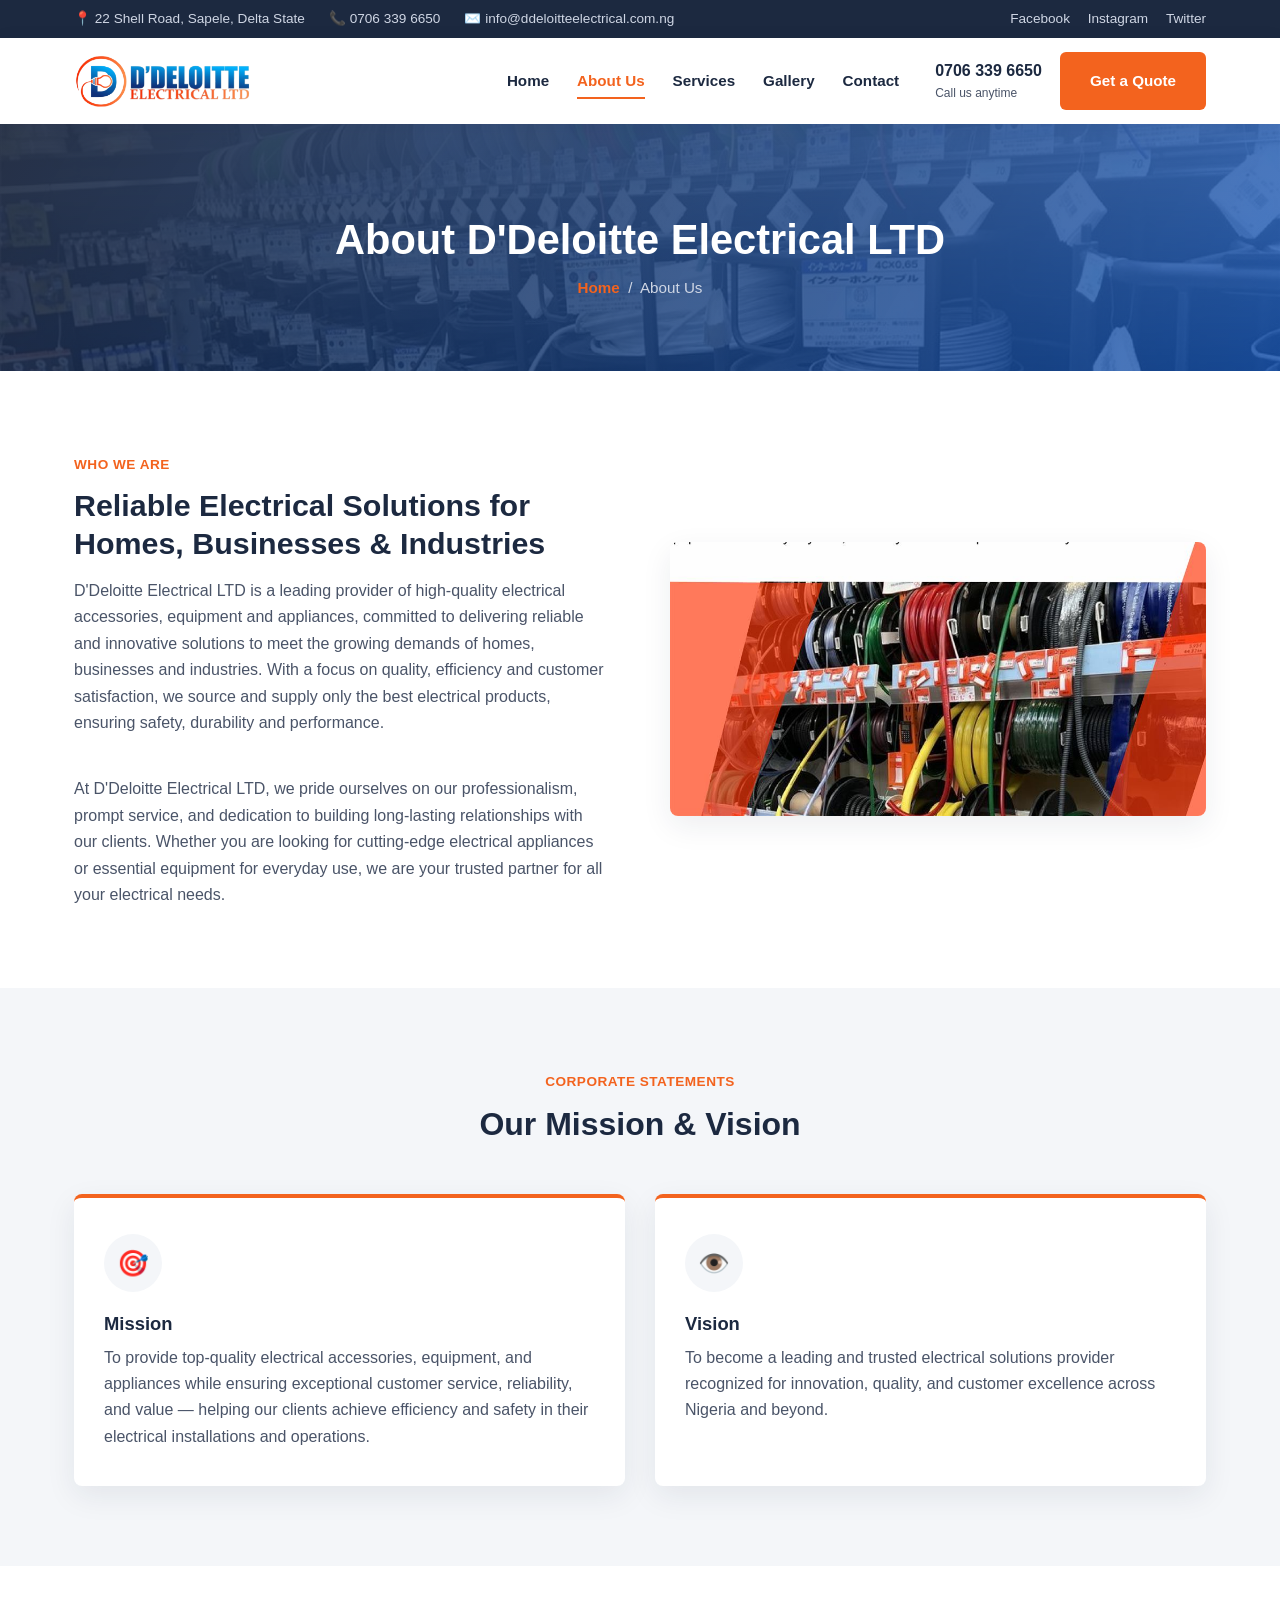
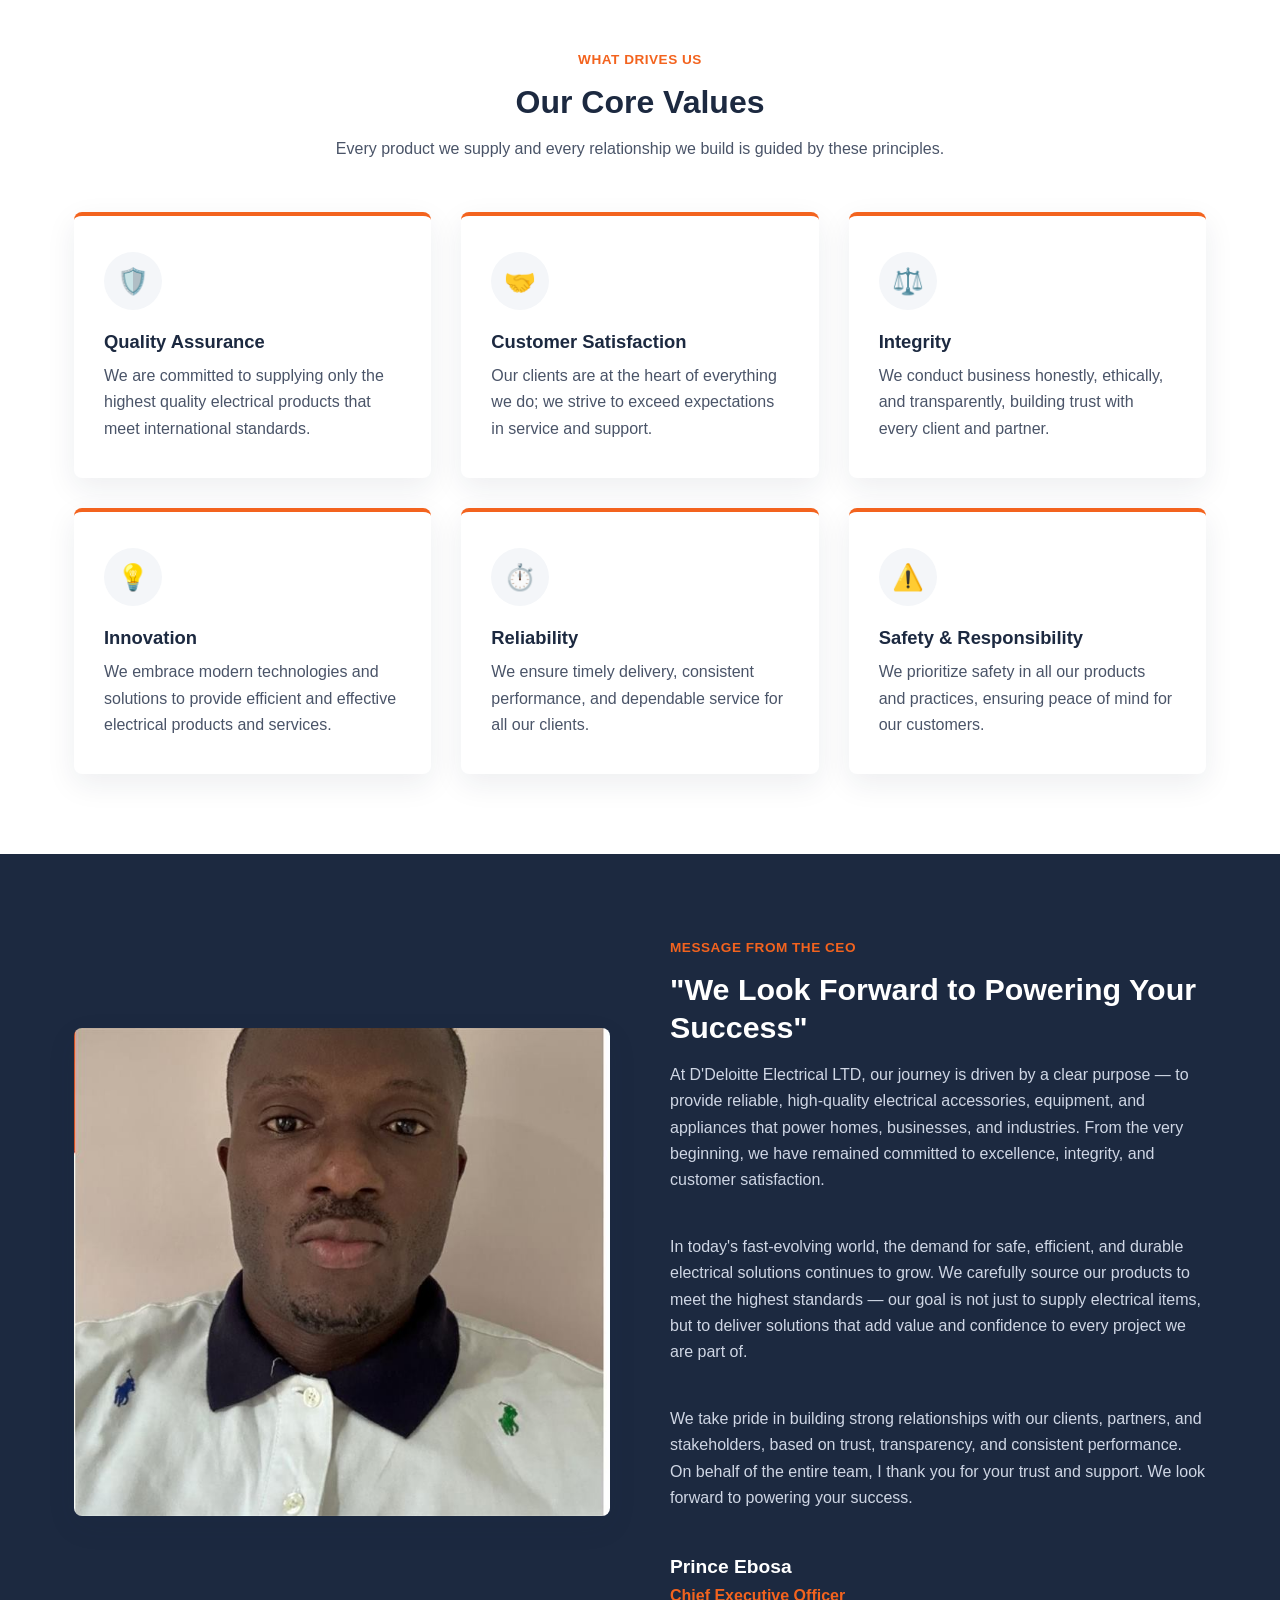
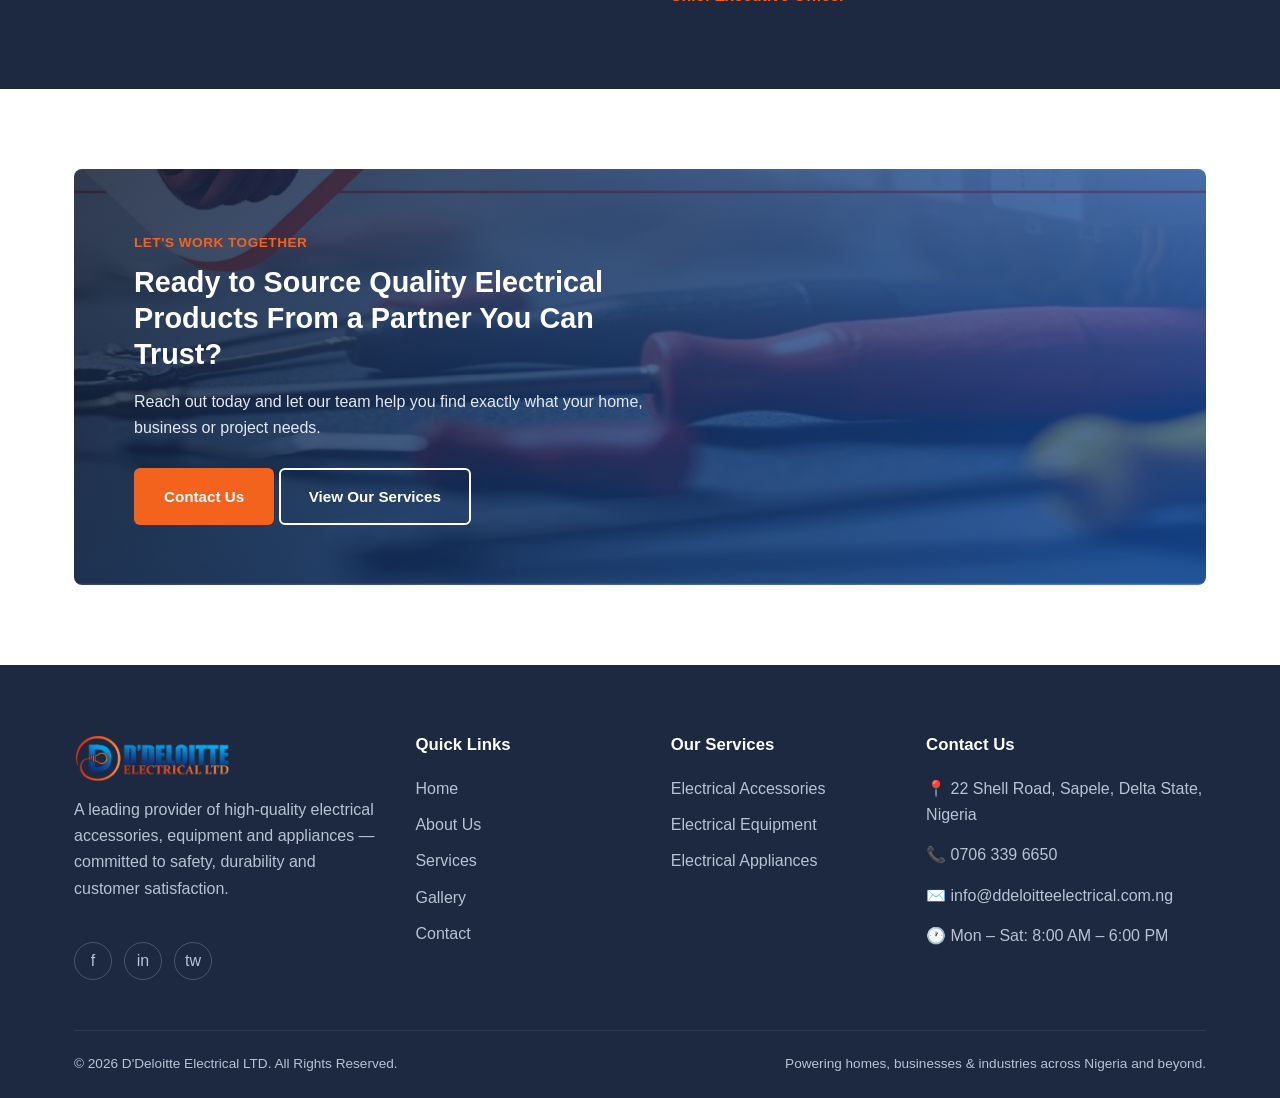
==== about.html @ 759fd37d "Initial commit: D'Deloitte Electrical LTD website Static HTML/CSS/JS site with home, about, services" ====
<!DOCTYPE html>
<html lang="en">
<head>
<meta charset="UTF-8">
<meta name="viewport" content="width=device-width, initial-scale=1.0">
<title>About Us | D'Deloitte Electrical LTD</title>
<meta name="description" content="Learn about D'Deloitte Electrical LTD — our mission, vision, core values and the team behind our high-quality electrical accessories, equipment and appliances.">
<link rel="icon" href="images/logo-square.png" type="image/png">
<link rel="stylesheet" href="css/style.css">
</head>
<body>

<div class="topbar">
  <div class="container">
    <div class="topbar-info">
      <span>📍 22 Shell Road, Sapele, Delta State</span>
      <span>📞 0706 339 6650</span>
      <span>✉️ info@ddeloitteelectrical.com.ng</span>
    </div>
    <div class="topbar-social">
      <a href="#" aria-label="Facebook">Facebook</a>
      <a href="#" aria-label="Instagram">Instagram</a>
      <a href="#" aria-label="Twitter">Twitter</a>
    </div>
  </div>
</div>

<header class="site-header">
  <div class="container">
    <a class="brand" href="index.html">
      <img src="images/logo.png" alt="D'Deloitte Electrical LTD logo">
    </a>
    <nav class="nav">
      <ul class="nav-links">
        <li><a href="index.html">Home</a></li>
        <li><a href="about.html" class="active">About Us</a></li>
        <li><a href="services.html">Services</a></li>
        <li><a href="gallery.html">Gallery</a></li>
        <li><a href="contact.html">Contact</a></li>
      </ul>
      <div class="nav-cta">
        <span class="phone">0706 339 6650<span>Call us anytime</span></span>
        <a href="contact.html" class="btn btn--orange">Get a Quote</a>
      </div>
      <button class="nav-toggle" aria-label="Toggle navigation"><span></span><span></span><span></span></button>
    </nav>
  </div>
</header>

<section class="page-header" style="--hero-img: url('../images/store-aisle-wires.jpg');">
  <div class="container">
    <h1>About D'Deloitte Electrical LTD</h1>
    <p class="crumbs"><a href="index.html">Home</a> &nbsp;/&nbsp; About Us</p>
  </div>
</section>

<!-- About intro -->
<section class="section">
  <div class="container">
    <div class="split">
      <div>
        <span class="eyebrow">Who We Are</span>
        <h2>Reliable Electrical Solutions for Homes, Businesses &amp; Industries</h2>
        <p>D'Deloitte Electrical LTD is a leading provider of high-quality electrical accessories, equipment and appliances, committed to delivering reliable and innovative solutions to meet the growing demands of homes, businesses and industries. With a focus on quality, efficiency and customer satisfaction, we source and supply only the best electrical products, ensuring safety, durability and performance.</p>
        <p class="mt-40">At D'Deloitte Electrical LTD, we pride ourselves on our professionalism, prompt service, and dedication to building long-lasting relationships with our clients. Whether you are looking for cutting-edge electrical appliances or essential equipment for everyday use, we are your trusted partner for all your electrical needs.</p>
      </div>
      <div class="split-media">
        <img src="images/about-cables.jpg" alt="Shelves stocked with electrical cables and wires at D'Deloitte Electrical">
      </div>
    </div>
  </div>
</section>

<!-- Mission & Vision -->
<section class="section section--gray">
  <div class="container">
    <div class="section-head">
      <span class="eyebrow">Corporate Statements</span>
      <h2>Our Mission &amp; Vision</h2>
    </div>
    <div class="grid-2">
      <div class="icon-card">
        <div class="icon">🎯</div>
        <h3>Mission</h3>
        <p>To provide top-quality electrical accessories, equipment, and appliances while ensuring exceptional customer service, reliability, and value — helping our clients achieve efficiency and safety in their electrical installations and operations.</p>
      </div>
      <div class="icon-card">
        <div class="icon">👁️</div>
        <h3>Vision</h3>
        <p>To become a leading and trusted electrical solutions provider recognized for innovation, quality, and customer excellence across Nigeria and beyond.</p>
      </div>
    </div>
  </div>
</section>

<!-- Core Values -->
<section class="section">
  <div class="container">
    <div class="section-head">
      <span class="eyebrow">What Drives Us</span>
      <h2>Our Core Values</h2>
      <p>Every product we supply and every relationship we build is guided by these principles.</p>
    </div>
    <div class="grid-3">
      <div class="icon-card">
        <div class="icon">🛡️</div>
        <h3>Quality Assurance</h3>
        <p>We are committed to supplying only the highest quality electrical products that meet international standards.</p>
      </div>
      <div class="icon-card">
        <div class="icon">🤝</div>
        <h3>Customer Satisfaction</h3>
        <p>Our clients are at the heart of everything we do; we strive to exceed expectations in service and support.</p>
      </div>
      <div class="icon-card">
        <div class="icon">⚖️</div>
        <h3>Integrity</h3>
        <p>We conduct business honestly, ethically, and transparently, building trust with every client and partner.</p>
      </div>
      <div class="icon-card">
        <div class="icon">💡</div>
        <h3>Innovation</h3>
        <p>We embrace modern technologies and solutions to provide efficient and effective electrical products and services.</p>
      </div>
      <div class="icon-card">
        <div class="icon">⏱️</div>
        <h3>Reliability</h3>
        <p>We ensure timely delivery, consistent performance, and dependable service for all our clients.</p>
      </div>
      <div class="icon-card">
        <div class="icon">⚠️</div>
        <h3>Safety &amp; Responsibility</h3>
        <p>We prioritize safety in all our products and practices, ensuring peace of mind for our customers.</p>
      </div>
    </div>
  </div>
</section>

<!-- CEO message -->
<section id="ceo" class="section section--navy">
  <div class="container">
    <div class="split">
      <div class="split-media">
        <img class="bg-photo" src="images/ceo-prince-ebosa.jpg" alt="Prince Ebosa, CEO of D'Deloitte Electrical LTD">
      </div>
      <div>
        <span class="eyebrow">Message From the CEO</span>
        <h2>"We Look Forward to Powering Your Success"</h2>
        <p style="color:#cfd6e4;">At D'Deloitte Electrical LTD, our journey is driven by a clear purpose — to provide reliable, high-quality electrical accessories, equipment, and appliances that power homes, businesses, and industries. From the very beginning, we have remained committed to excellence, integrity, and customer satisfaction.</p>
        <p style="color:#cfd6e4;" class="mt-40">In today's fast-evolving world, the demand for safe, efficient, and durable electrical solutions continues to grow. We carefully source our products to meet the highest standards — our goal is not just to supply electrical items, but to deliver solutions that add value and confidence to every project we are part of.</p>
        <p style="color:#cfd6e4;" class="mt-40">We take pride in building strong relationships with our clients, partners, and stakeholders, based on trust, transparency, and consistent performance. On behalf of the entire team, I thank you for your trust and support. We look forward to powering your success.</p>
        <p class="mt-40" style="color:#fff; font-weight:800; font-size:1.2rem;">Prince Ebosa</p>
        <p style="color:var(--orange); font-weight:700;">Chief Executive Officer</p>
      </div>
    </div>
  </div>
</section>

<!-- CTA -->
<section class="section">
  <div class="container">
    <div class="banner-cta" style="--hero-img: url('../images/tools-closeup.jpg');">
      <span class="eyebrow">Let's Work Together</span>
      <h2>Ready to Source Quality Electrical Products From a Partner You Can Trust?</h2>
      <p>Reach out today and let our team help you find exactly what your home, business or project needs.</p>
      <div class="btn-row">
        <a href="contact.html" class="btn btn--orange">Contact Us</a>
        <a href="services.html" class="btn btn--outline">View Our Services</a>
      </div>
    </div>
  </div>
</section>

<footer class="site-footer">
  <div class="container">
    <div class="footer-grid">
      <div>
        <img class="brand-logo" src="images/logo.png" alt="D'Deloitte Electrical LTD logo">
        <p>A leading provider of high-quality electrical accessories, equipment and appliances — committed to safety, durability and customer satisfaction.</p>
        <div class="socials mt-40">
          <a href="#" aria-label="Facebook">f</a>
          <a href="#" aria-label="Instagram">in</a>
          <a href="#" aria-label="Twitter">tw</a>
        </div>
      </div>
      <div>
        <h4>Quick Links</h4>
        <ul>
          <li><a href="index.html">Home</a></li>
          <li><a href="about.html">About Us</a></li>
          <li><a href="services.html">Services</a></li>
          <li><a href="gallery.html">Gallery</a></li>
          <li><a href="contact.html">Contact</a></li>
        </ul>
      </div>
      <div>
        <h4>Our Services</h4>
        <ul>
          <li><a href="services.html">Electrical Accessories</a></li>
          <li><a href="services.html">Electrical Equipment</a></li>
          <li><a href="services.html">Electrical Appliances</a></li>
        </ul>
      </div>
      <div>
        <h4>Contact Us</h4>
        <address>
          <p>📍 22 Shell Road, Sapele, Delta State, Nigeria</p>
          <p>📞 0706 339 6650</p>
          <p>✉️ info@ddeloitteelectrical.com.ng</p>
          <p>🕐 Mon – Sat: 8:00 AM – 6:00 PM</p>
        </address>
      </div>
    </div>
    <div class="footer-bottom">
      <p>&copy; 2026 D'Deloitte Electrical LTD. All Rights Reserved.</p>
      <p>Powering homes, businesses &amp; industries across Nigeria and beyond.</p>
    </div>
  </div>
</footer>

<script src="js/script.js"></script>
</body>
</html>
---- css/style.css ----
/* ===================== D'Deloitte Electrical LTD — site styles ===================== */

:root {
  --blue: #1958b8;
  --blue-dark: #11407f;
  --orange: #f3631e;
  --orange-dark: #d6491a;
  --navy: #1c2940;
  --gray-bg: #f4f6f9;
  --text: #4a5468;
  --text-dark: #1c2940;
  --radius: 8px;
  --shadow: 0 10px 30px rgba(28, 41, 64, 0.08);
}

* { margin: 0; padding: 0; box-sizing: border-box; }

/* Honeypot field - hidden from real visitors, traps bots */
.hp-field {
  position: absolute;
  left: -9999px;
  width: 1px;
  height: 1px;
  opacity: 0;
}

/* Form submission feedback banner */
.form-alert {
  padding: 14px 20px;
  border-radius: var(--radius);
  font-weight: 700;
  margin-bottom: 20px;
}
.form-alert--success { background: #e3f6e8; color: #1e7d3a; border: 1px solid #b6e6c4; }
.form-alert--error { background: #fdeaea; color: #b3261e; border: 1px solid #f5c2c0; }

html { scroll-behavior: smooth; }

body {
  font-family: 'Segoe UI', Roboto, Helvetica, Arial, sans-serif;
  color: var(--text);
  line-height: 1.65;
  background: #fff;
}

img { max-width: 100%; display: block; }

a { text-decoration: none; color: inherit; }

ul { list-style: none; }

.container {
  max-width: 1180px;
  margin: 0 auto;
  padding: 0 24px;
}

h1, h2, h3, h4 {
  color: var(--text-dark);
  font-weight: 800;
  line-height: 1.25;
}

.section { padding: 80px 0; }
.section--gray { background: var(--gray-bg); }
.section--navy { background: var(--navy); color: #cfd6e4; }
.section--navy h2, .section--navy h3 { color: #fff; }

.eyebrow {
  display: inline-block;
  color: var(--orange);
  font-weight: 700;
  letter-spacing: 0.5px;
  text-transform: uppercase;
  font-size: 0.85rem;
  margin-bottom: 10px;
}

.section-head {
  max-width: 680px;
  margin: 0 auto 50px;
  text-align: center;
}
.section-head h2 { font-size: 2rem; margin-bottom: 14px; }
.section-head p { color: var(--text); }

/* ---------- Buttons ---------- */
.btn {
  display: inline-flex;
  align-items: center;
  gap: 8px;
  padding: 14px 28px;
  border-radius: 6px;
  font-weight: 700;
  font-size: 0.95rem;
  border: 2px solid transparent;
  cursor: pointer;
  transition: all 0.2s ease;
}
.btn--orange { background: var(--orange); color: #fff; }
.btn--orange:hover { background: var(--orange-dark); }
.btn--navy { background: var(--navy); color: #fff; }
.btn--navy:hover { background: #0f1828; }
.btn--outline { background: transparent; border-color: #fff; color: #fff; }
.btn--outline:hover { background: #fff; color: var(--navy); }
.btn--outline-dark { background: transparent; border-color: var(--navy); color: var(--navy); }
.btn--outline-dark:hover { background: var(--navy); color: #fff; }

/* ---------- Header ---------- */
.topbar {
  background: var(--navy);
  color: #cfd6e4;
  font-size: 0.85rem;
}
.topbar .container {
  display: flex;
  justify-content: space-between;
  align-items: center;
  padding-top: 8px;
  padding-bottom: 8px;
  flex-wrap: wrap;
  gap: 8px;
}
.topbar a { color: #cfd6e4; }
.topbar .topbar-info { display: flex; gap: 24px; flex-wrap: wrap; }
.topbar .topbar-info span { display: inline-flex; align-items: center; gap: 6px; }
.topbar .topbar-social a { margin-left: 14px; color: #cfd6e4; }
.topbar .topbar-social a:hover { color: var(--orange); }

.site-header {
  position: sticky;
  top: 0;
  z-index: 100;
  background: #fff;
  box-shadow: 0 2px 16px rgba(28,41,64,0.08);
}
.site-header .container {
  display: flex;
  align-items: center;
  justify-content: space-between;
  padding-top: 14px;
  padding-bottom: 14px;
}
.brand { display: flex; align-items: center; gap: 10px; }
.brand img { height: 52px; width: auto; }

.nav { display: flex; align-items: center; gap: 36px; }
.nav-links { display: flex; gap: 28px; }
.nav-links a {
  font-weight: 600;
  color: var(--text-dark);
  font-size: 0.95rem;
  padding: 6px 0;
  position: relative;
}
.nav-links a.active,
.nav-links a:hover { color: var(--orange); }
.nav-links a.active::after {
  content: "";
  position: absolute;
  left: 0; right: 0; bottom: -4px;
  height: 2px;
  background: var(--orange);
}

.nav-cta { display: flex; align-items: center; gap: 18px; }
.nav-cta .phone { font-weight: 700; color: var(--navy); white-space: nowrap; }
.nav-cta .phone span { display: block; font-size: 0.75rem; font-weight: 500; color: var(--text); }

.nav-toggle {
  display: none;
  flex-direction: column;
  gap: 5px;
  background: none;
  border: none;
  cursor: pointer;
  padding: 6px;
}
.nav-toggle span { width: 26px; height: 3px; background: var(--navy); border-radius: 2px; }

/* ---------- Hero Slider ---------- */
.hero {
  position: relative;
  color: #fff;
  overflow: hidden;
  min-height: 640px;
}
.hero-slide {
  position: absolute;
  inset: 0;
  display: flex;
  align-items: center;
  background: linear-gradient(120deg, rgba(20,32,56,0.5), rgba(25,88,184,0.35)), var(--hero-img) center/cover no-repeat;
  padding: 130px 0 100px;
  opacity: 0;
  visibility: hidden;
  transition: opacity 1s ease, visibility 1s ease;
  z-index: 1;
}
.hero-slide.active {
  position: relative;
  opacity: 1;
  visibility: visible;
  z-index: 2;
}
.hero .eyebrow { color: var(--orange); text-shadow: 0 2px 10px rgba(0,0,0,0.55); }
.hero h1 {
  color: #fff;
  font-size: clamp(1.6rem, 3.2vw, 2.5rem);
  max-width: 720px;
  margin-bottom: 18px;
  text-shadow: 0 2px 12px rgba(0,0,0,0.6);
  min-height: 1.3em;
}
.hero h1 .typed-cursor {
  display: inline-block;
  margin-left: 2px;
  animation: heroCursorBlink 0.8s step-end infinite;
}
@keyframes heroCursorBlink { 50% { opacity: 0; } }
.hero p { max-width: 600px; font-size: 1.05rem; color: #e3e8f2; margin-bottom: 30px; text-shadow: 0 2px 8px rgba(0,0,0,0.55); }
.hero .btn-row { display: flex; gap: 16px; flex-wrap: wrap; }

/* Animate the hero text in on the active slide */
.hero-slide .eyebrow,
.hero-slide p,
.hero-slide .btn-row {
  opacity: 0;
  transform: translateY(32px);
}
@keyframes heroFadeUp {
  to { opacity: 1; transform: translateY(0); }
}
.hero-slide.active .eyebrow   { animation: heroFadeUp 0.7s ease forwards 0.15s; }
.hero-slide.active p          { animation: heroFadeUp 0.7s ease forwards 0.55s; }
.hero-slide.active .btn-row   { animation: heroFadeUp 0.7s ease forwards 0.75s; }

/* Arrows */
.hero-arrow {
  position: absolute;
  top: 50%;
  transform: translateY(-50%);
  z-index: 5;
  width: 46px;
  height: 46px;
  border-radius: 50%;
  border: 1px solid rgba(255,255,255,0.5);
  background: rgba(255,255,255,0.12);
  color: #fff;
  font-size: 1.6rem;
  line-height: 1;
  cursor: pointer;
  display: flex;
  align-items: center;
  justify-content: center;
  transition: background 0.25s ease, border-color 0.25s ease;
}
.hero-arrow:hover { background: var(--orange); border-color: var(--orange); }
.hero-arrow--prev { left: 24px; }
.hero-arrow--next { right: 24px; }

/* Dots */
.hero-dots {
  position: absolute;
  bottom: 26px;
  left: 0;
  right: 0;
  z-index: 5;
  display: flex;
  justify-content: center;
  gap: 12px;
}
.hero-dots button {
  width: 12px;
  height: 12px;
  border-radius: 50%;
  border: 1px solid rgba(255,255,255,0.7);
  background: transparent;
  cursor: pointer;
  padding: 0;
  transition: background 0.25s ease, transform 0.25s ease;
}
.hero-dots button.active {
  background: var(--orange);
  border-color: var(--orange);
  transform: scale(1.2);
}

/* Page header (inner pages) */
.page-header {
  position: relative;
  color: #fff;
  text-align: center;
  padding: 90px 0 70px;
  background: linear-gradient(120deg, rgba(20,32,56,0.88), rgba(25,88,184,0.78)), var(--hero-img) center/cover no-repeat;
}
.page-header h1 { color: #fff; font-size: clamp(1.8rem, 4vw, 2.6rem); margin-bottom: 10px; }
.page-header .crumbs { color: #cfd6e4; font-size: 0.95rem; }
.page-header .crumbs a { color: var(--orange); font-weight: 600; }

/* Request-service bar overlapping hero */
.request-bar {
  background: var(--navy);
  border-radius: var(--radius);
  margin-top: -64px;
  position: relative;
  z-index: 5;
  padding: 30px;
  box-shadow: var(--shadow);
}
.request-bar h3 { color: #fff; font-size: 1.2rem; margin-bottom: 18px; }
.request-bar form {
  display: grid;
  grid-template-columns: repeat(4, 1fr) auto;
  gap: 14px;
}
.request-bar input {
  width: 100%;
  padding: 13px 14px;
  border-radius: 6px;
  border: none;
  font-size: 0.92rem;
  font-family: inherit;
}
.request-bar button { white-space: nowrap; }

/* ---------- About / split sections ---------- */
.split {
  display: grid;
  grid-template-columns: 1fr 1fr;
  gap: 60px;
  align-items: center;
}
.split img { border-radius: var(--radius); box-shadow: var(--shadow); }
.split h2 { font-size: 1.9rem; margin-bottom: 16px; }
.checklist li {
  display: flex;
  align-items: flex-start;
  gap: 10px;
  margin-top: 12px;
  font-weight: 600;
  color: var(--text-dark);
}
.checklist li::before {
  content: "✓";
  display: inline-flex;
  align-items: center;
  justify-content: center;
  width: 22px; height: 22px;
  background: var(--orange);
  color: #fff;
  border-radius: 50%;
  font-size: 0.8rem;
  flex-shrink: 0;
}

/* ---------- Cards ---------- */
.grid-3 {
  display: grid;
  grid-template-columns: repeat(3, 1fr);
  gap: 30px;
}
.grid-2 {
  display: grid;
  grid-template-columns: repeat(2, 1fr);
  gap: 30px;
}

.card {
  background: #fff;
  border-radius: var(--radius);
  box-shadow: var(--shadow);
  overflow: hidden;
  transition: transform 0.25s ease;
}
.card:hover { transform: translateY(-6px); }
.card img { height: 220px; object-fit: cover; width: 100%; }
.card-body { padding: 26px; }
.card-body h3 { font-size: 1.15rem; margin-bottom: 10px; }
.card-body .more { color: var(--orange); font-weight: 700; font-size: 0.9rem; display: inline-block; margin-top: 10px; }

.icon-card {
  background: #fff;
  border-radius: var(--radius);
  box-shadow: var(--shadow);
  padding: 36px 30px;
  text-align: left;
  border-top: 4px solid var(--orange);
}
.icon-card .icon {
  width: 58px; height: 58px;
  border-radius: 50%;
  background: var(--gray-bg);
  display: flex; align-items: center; justify-content: center;
  font-size: 1.6rem;
  color: var(--orange);
  margin-bottom: 20px;
}
.icon-card h3 { font-size: 1.15rem; margin-bottom: 10px; }

/* ---------- Stats ---------- */
.stats {
  display: grid;
  grid-template-columns: repeat(3, 1fr);
  gap: 30px;
  text-align: center;
}
.stats .num { font-size: 2.6rem; font-weight: 800; color: var(--orange); }
.stats .label { color: #cfd6e4; font-weight: 600; }

/* ---------- Testimonial / quote ---------- */
.quote {
  background: #fff;
  border-radius: var(--radius);
  box-shadow: var(--shadow);
  padding: 36px;
  border-left: 5px solid var(--orange);
}
.quote p { font-style: italic; font-size: 1.05rem; color: var(--text-dark); margin-bottom: 14px; }
.quote .who { font-weight: 700; color: var(--orange); }

/* ---------- Emergency callout ---------- */
.callout {
  background: var(--orange);
  color: #fff;
  border-radius: var(--radius);
  padding: 30px;
}
.callout h4 { color: #fff; font-size: 1.2rem; margin-bottom: 10px; }
.callout .num { font-size: 1.4rem; font-weight: 800; margin-top: 8px; display: inline-block; }

/* ---------- Newsletter ---------- */
.newsletter {
  background: var(--orange);
  color: #fff;
  border-radius: var(--radius);
  padding: 34px 40px;
  display: flex;
  align-items: center;
  justify-content: space-between;
  flex-wrap: wrap;
  gap: 22px;
}
.newsletter h3 { color: #fff; font-size: 1.2rem; }
.newsletter form { display: flex; gap: 12px; flex-wrap: wrap; }
.newsletter input {
  padding: 13px 18px;
  border-radius: 6px;
  border: none;
  min-width: 280px;
  font-family: inherit;
}

/* ---------- Footer ---------- */
.site-footer {
  background: var(--navy);
  color: #b9c2d4;
  padding-top: 70px;
}
.footer-grid {
  display: grid;
  grid-template-columns: 1.4fr 1fr 1fr 1.3fr;
  gap: 40px;
  padding-bottom: 50px;
  border-bottom: 1px solid rgba(255,255,255,0.08);
}
.footer-grid h4 { color: #fff; font-size: 1.05rem; margin-bottom: 20px; }
.footer-grid img.brand-logo { height: 46px; margin-bottom: 16px; }
.footer-grid ul li { margin-bottom: 10px; }
.footer-grid ul li a:hover { color: var(--orange); }
.footer-grid address { font-style: normal; }
.footer-grid address p { display: flex; gap: 10px; margin-bottom: 14px; align-items: flex-start; }
.footer-bottom {
  display: flex;
  justify-content: space-between;
  align-items: center;
  padding: 22px 0;
  font-size: 0.85rem;
  flex-wrap: wrap;
  gap: 12px;
}
.socials { display: flex; gap: 12px; }
.socials a {
  width: 38px; height: 38px;
  border-radius: 50%;
  border: 1px solid rgba(255,255,255,0.2);
  display: flex; align-items: center; justify-content: center;
  transition: all 0.2s ease;
}
.socials a:hover { background: var(--orange); border-color: var(--orange); }

/* ---------- Misc ---------- */
.bg-photo {
  border-radius: var(--radius);
  overflow: hidden;
  box-shadow: var(--shadow);
}
.text-center { text-align: center; }
.mt-40 { margin-top: 40px; }
.mb-30 { margin-bottom: 30px; }

.banner-cta {
  background: linear-gradient(120deg, rgba(20,32,56,0.85), rgba(25,88,184,0.7)), var(--hero-img) center/cover no-repeat;
  color: #fff;
  border-radius: var(--radius);
  padding: 60px;
}
.banner-cta h2 { color: #fff; font-size: 1.8rem; max-width: 520px; margin-bottom: 16px; }
.banner-cta p { max-width: 520px; color: #e3e8f2; margin-bottom: 26px; }

/* ---------- Responsive ---------- */
@media (max-width: 980px) {
  .nav-links, .nav-cta .phone { display: none; }
  .nav-toggle { display: flex; }
  .nav-cta .btn--orange { padding: 8px 12px; font-size: 0.7rem; white-space: nowrap; }
  .brand img { height: 40px; }
  .nav.open .nav-links {
    display: flex;
    flex-direction: column;
    position: absolute;
    top: 100%; left: 0; right: 0;
    background: #fff;
    padding: 20px 24px;
    box-shadow: var(--shadow);
    gap: 16px;
  }
  .grid-3, .grid-2, .split, .stats, .footer-grid { grid-template-columns: 1fr; }
  .split { gap: 30px; }
  .split .split-media { order: -1; }
  .request-bar form { grid-template-columns: 1fr; }
  .topbar .topbar-info { display: none; }
}

@media (max-width: 600px) {
  .section { padding: 56px 0; }
  .hero-slide { padding: 40px 0 60px; }
  .newsletter, .banner-cta { padding: 28px; }
}
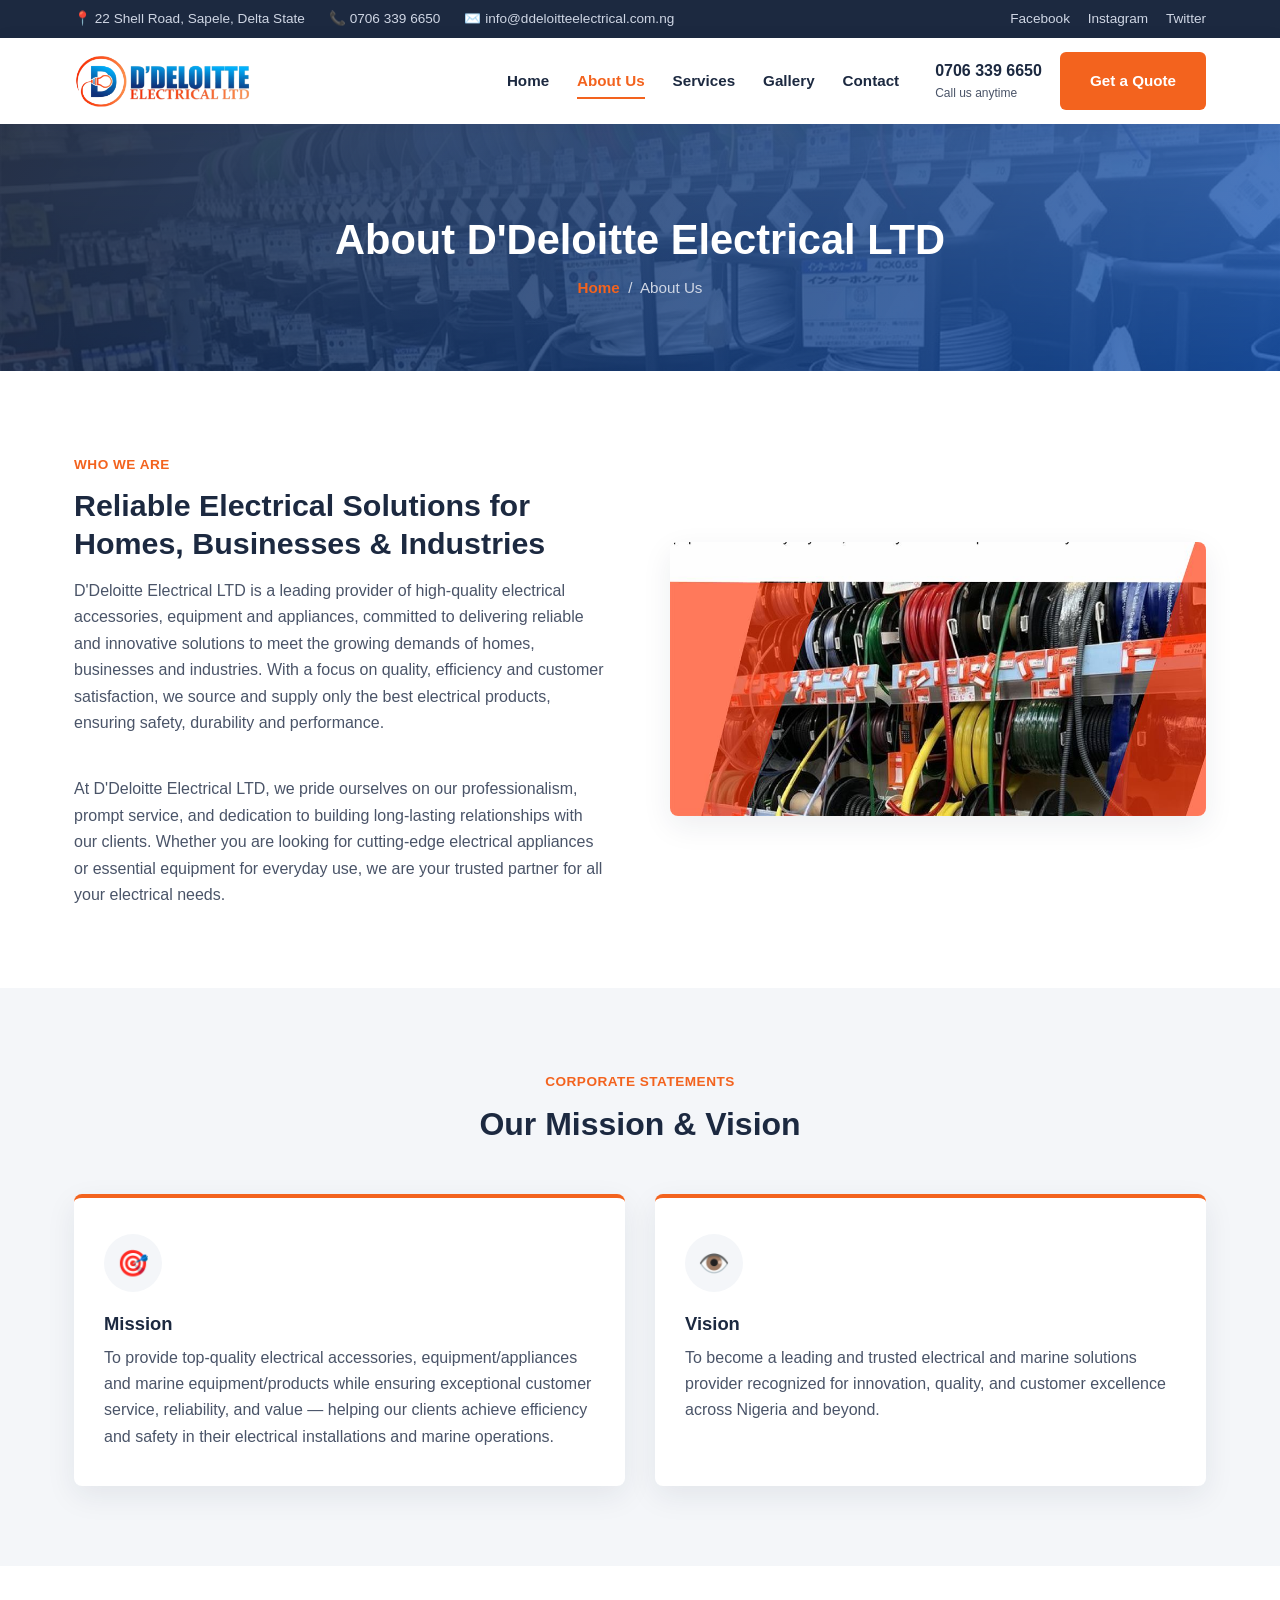
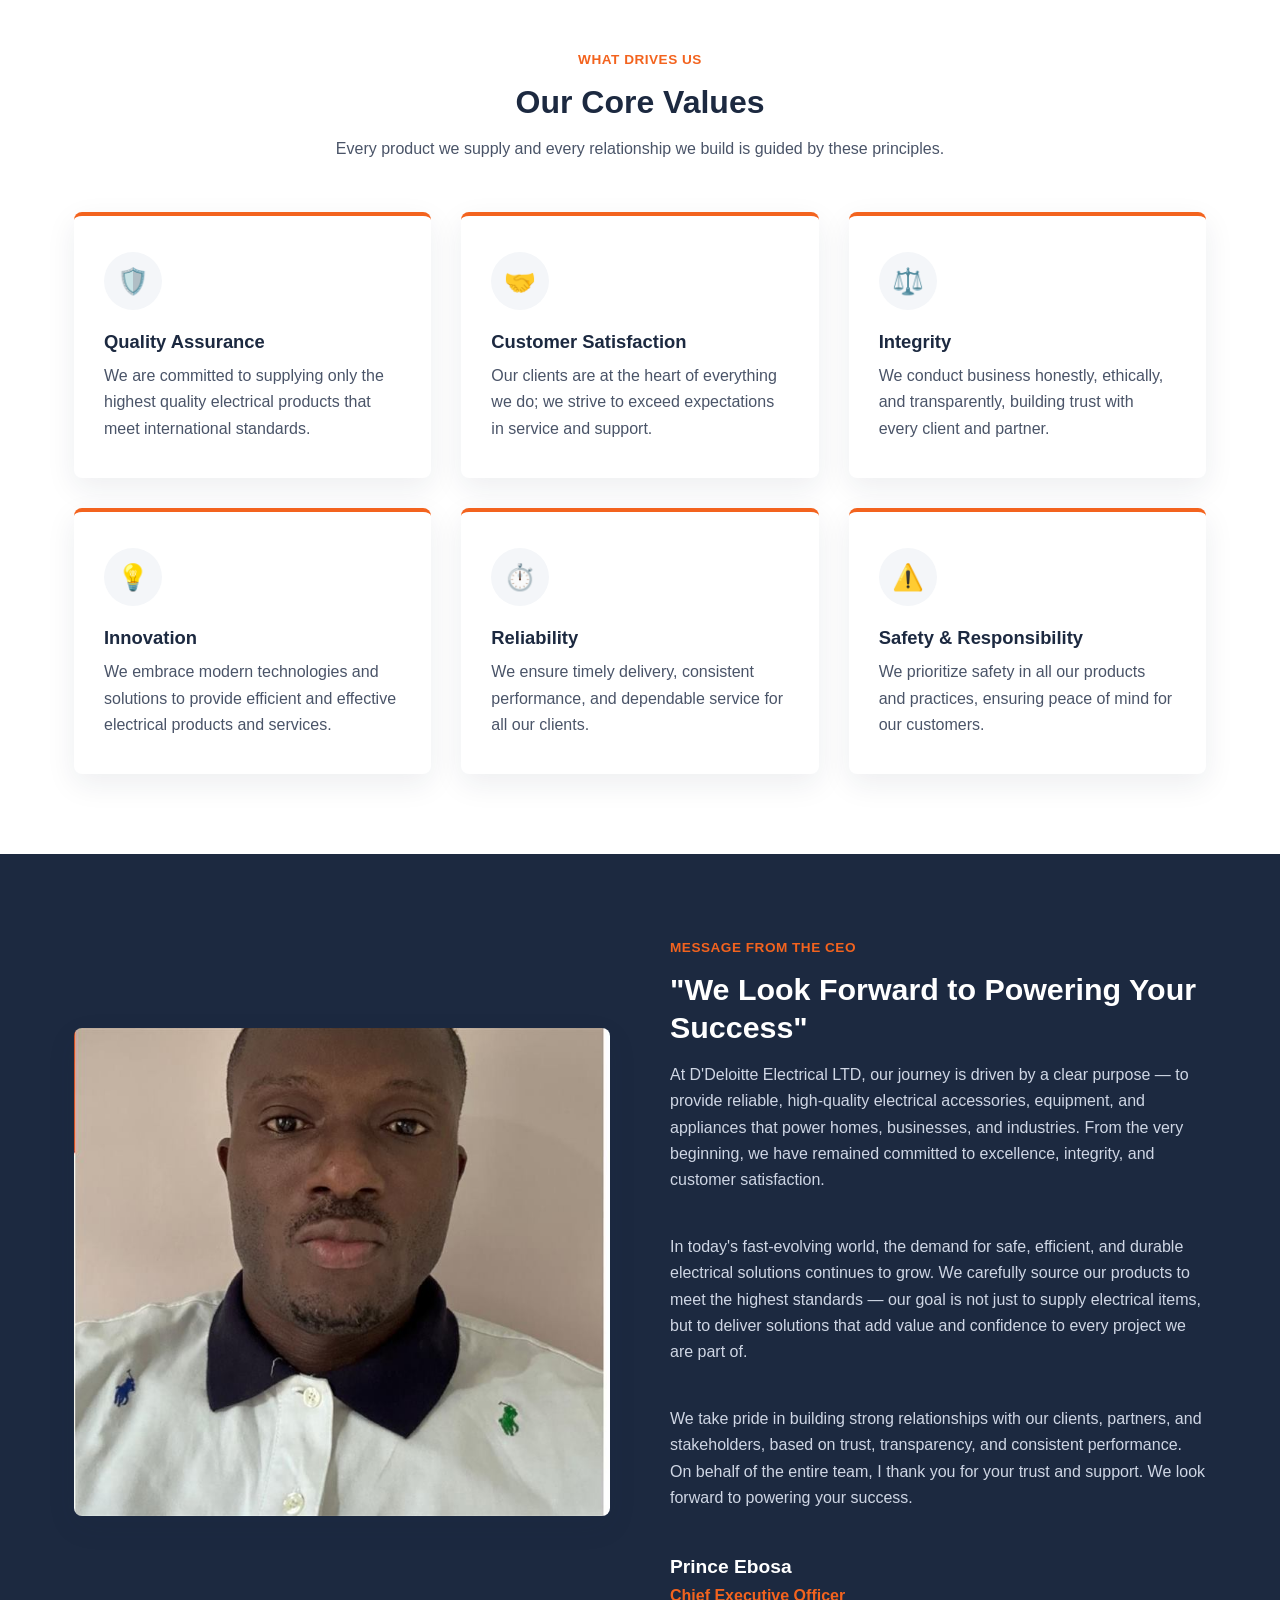
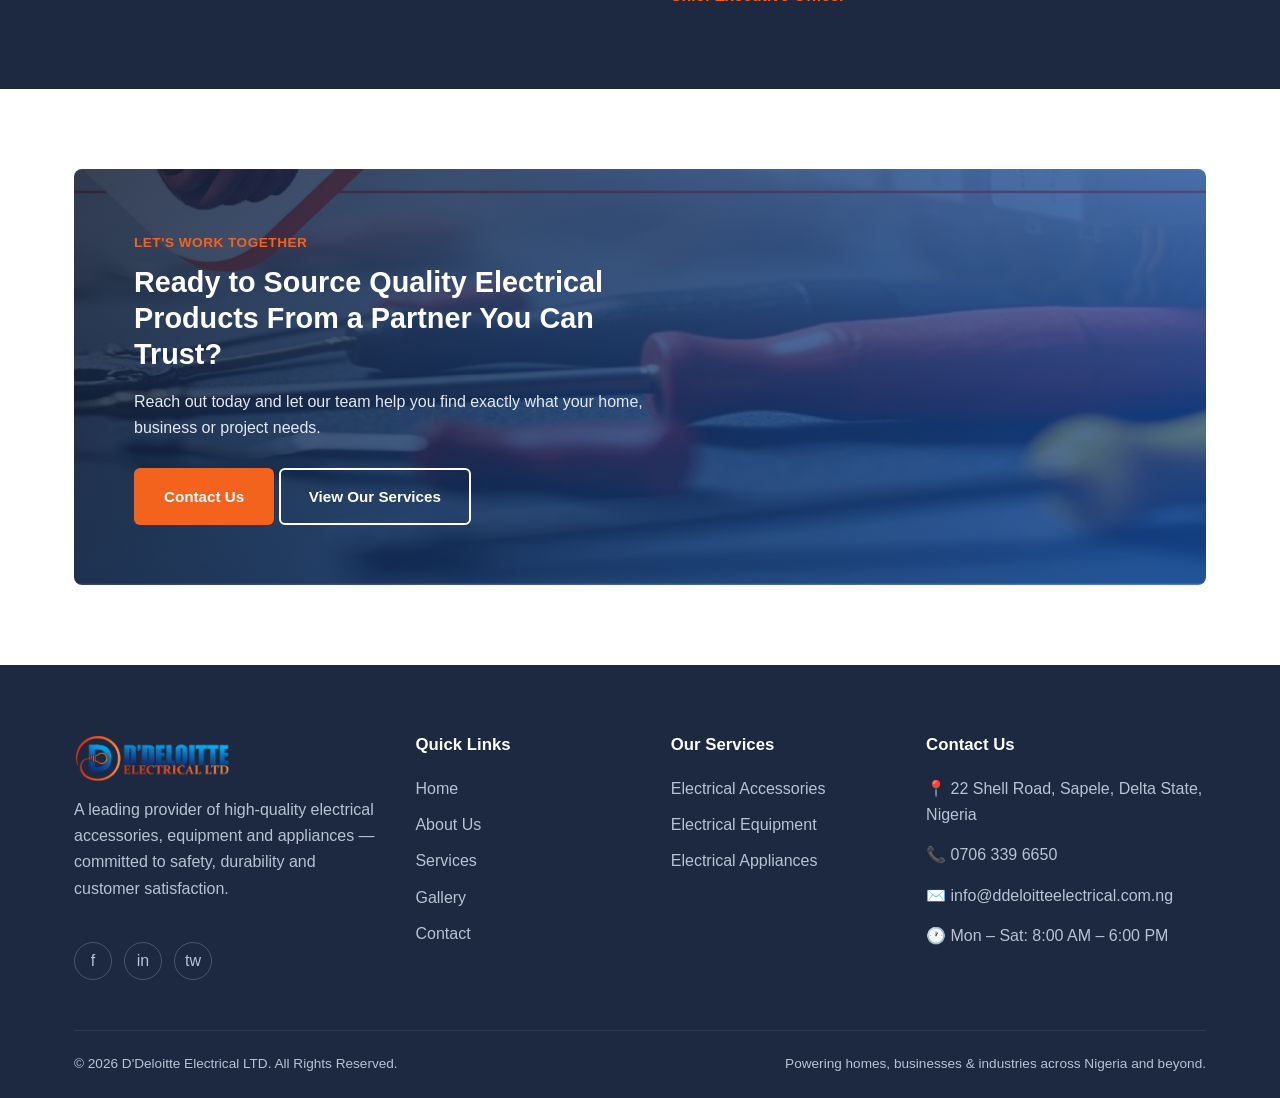
==== commit 96953130: "Weave marine services into About, Services and homepage content - Update Mission & Vision on About p" ====
--- a/about.html
+++ b/about.html
@@ -82,12 +82,12 @@
       <div class="icon-card">
         <div class="icon">🎯</div>
         <h3>Mission</h3>
-        <p>To provide top-quality electrical accessories, equipment, and appliances while ensuring exceptional customer service, reliability, and value — helping our clients achieve efficiency and safety in their electrical installations and operations.</p>
+        <p>To provide top-quality electrical accessories, equipment/appliances and marine equipment/products while ensuring exceptional customer service, reliability, and value — helping our clients achieve efficiency and safety in their electrical installations and marine operations.</p>
       </div>
       <div class="icon-card">
         <div class="icon">👁️</div>
         <h3>Vision</h3>
-        <p>To become a leading and trusted electrical solutions provider recognized for innovation, quality, and customer excellence across Nigeria and beyond.</p>
+        <p>To become a leading and trusted electrical and marine solutions provider recognized for innovation, quality, and customer excellence across Nigeria and beyond.</p>
       </div>
     </div>
   </div>
--- a/css/style.css
+++ b/css/style.css
@@ -333,6 +333,33 @@
 }
 .split img { border-radius: var(--radius); box-shadow: var(--shadow); }
 .split h2 { font-size: 1.9rem; margin-bottom: 16px; }
+
+/* Secondary inset photo overlapping the main split image */
+.split-media--double { position: relative; }
+.split-media--double .sub-photo {
+  position: absolute;
+  bottom: -28px;
+  right: -28px;
+  width: 42%;
+  border: 5px solid #fff;
+  object-fit: cover;
+  aspect-ratio: 1 / 1;
+}
+
+/* Placeholder for sections awaiting a real photo */
+.image-placeholder {
+  min-height: 320px;
+  border-radius: var(--radius);
+  border: 2px dashed #c7cedb;
+  background: var(--gray-bg);
+  display: flex;
+  align-items: center;
+  justify-content: center;
+  text-align: center;
+  color: var(--text);
+  font-weight: 600;
+  padding: 30px;
+}
 .checklist li {
   display: flex;
   align-items: flex-start;
@@ -494,6 +521,12 @@
   border-radius: var(--radius);
   overflow: hidden;
   box-shadow: var(--shadow);
+}
+.home-gallery img {
+  height: 220px;
+  width: 100%;
+  object-fit: cover;
+  background: #fff;
 }
 .text-center { text-align: center; }
 .mt-40 { margin-top: 40px; }
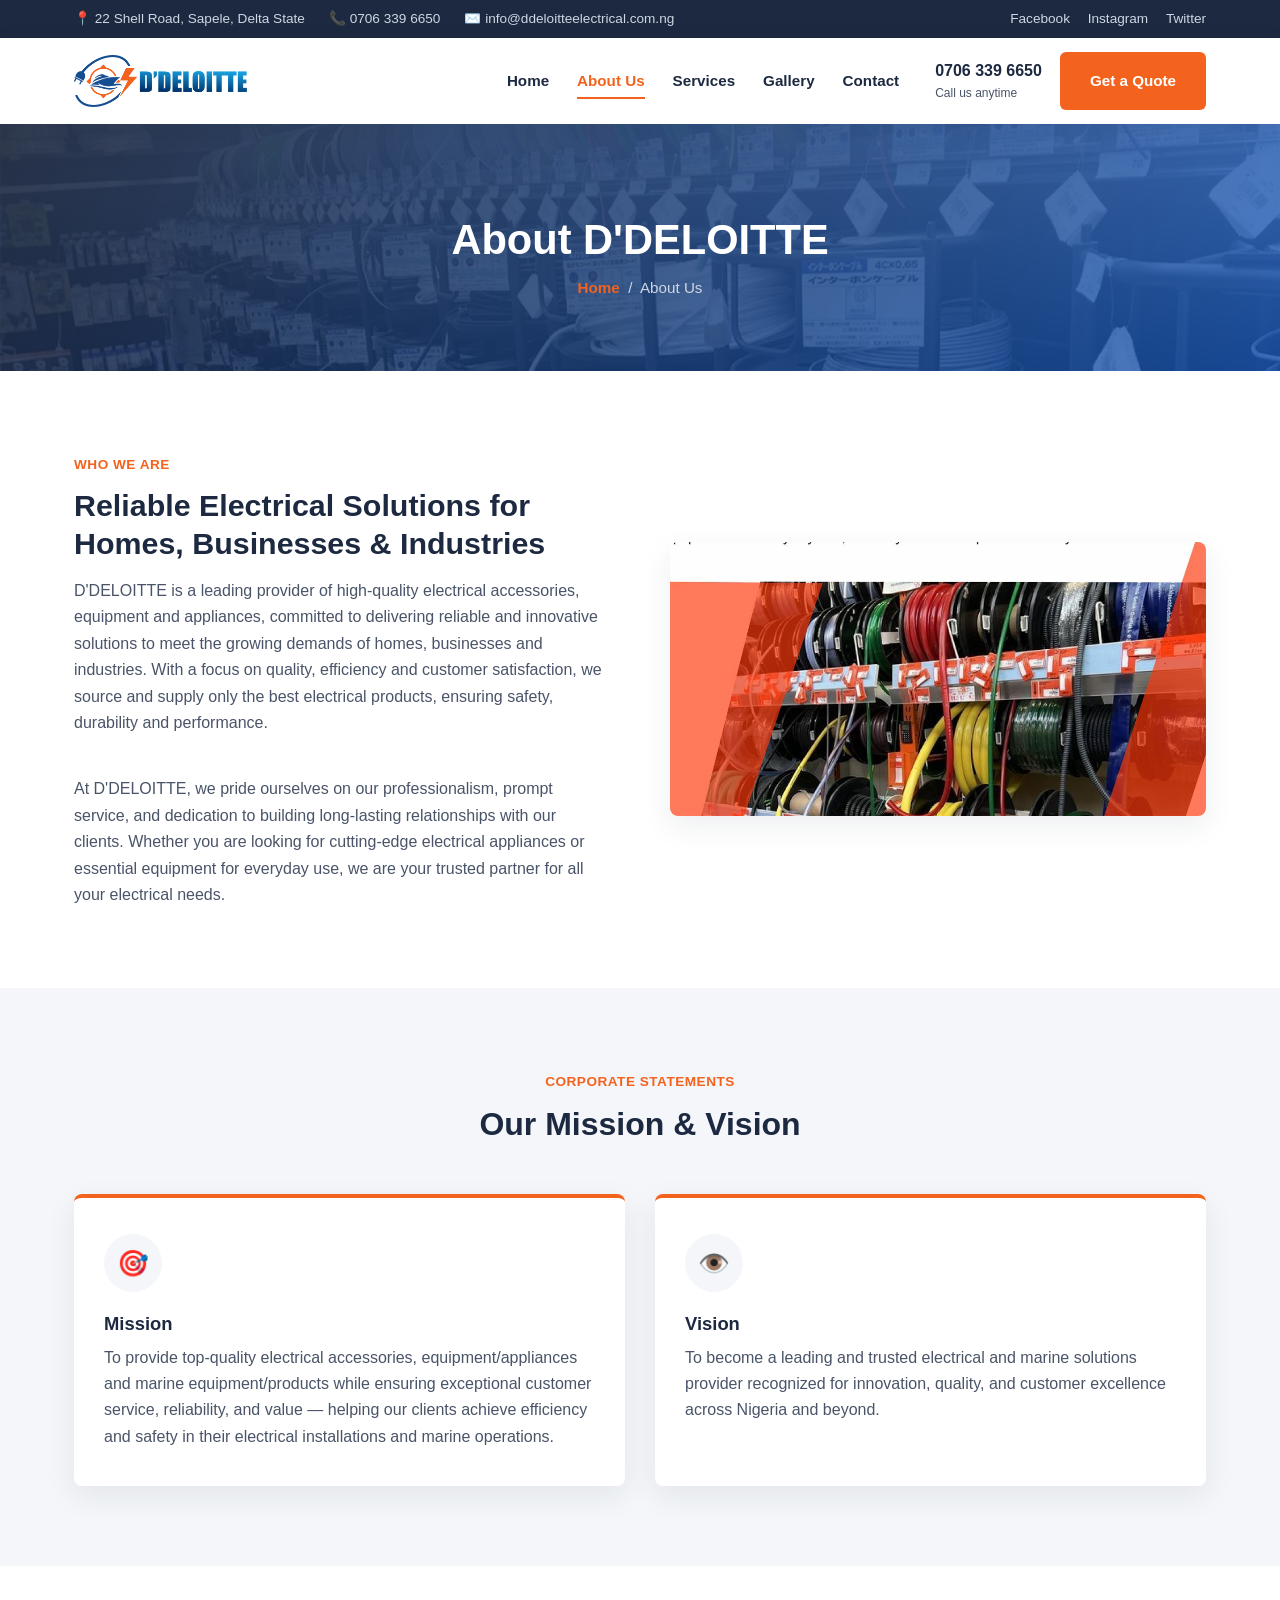
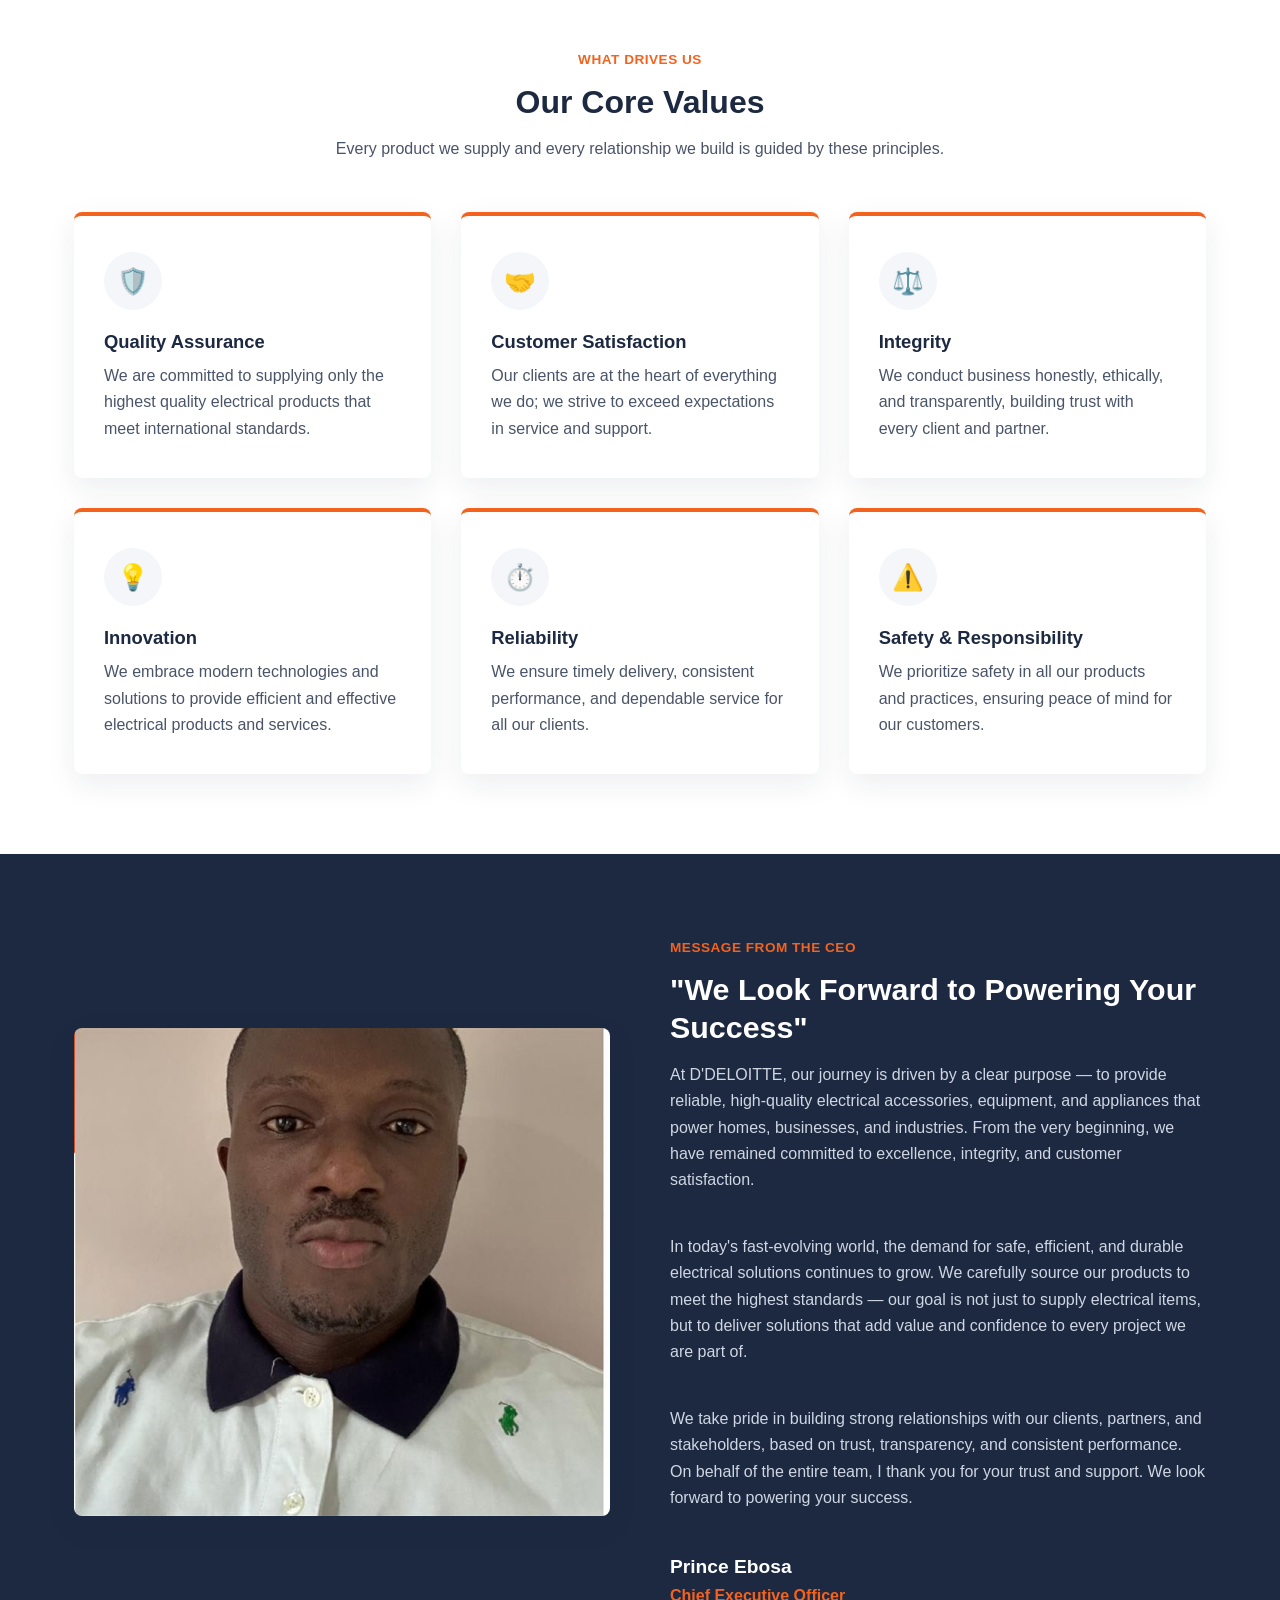
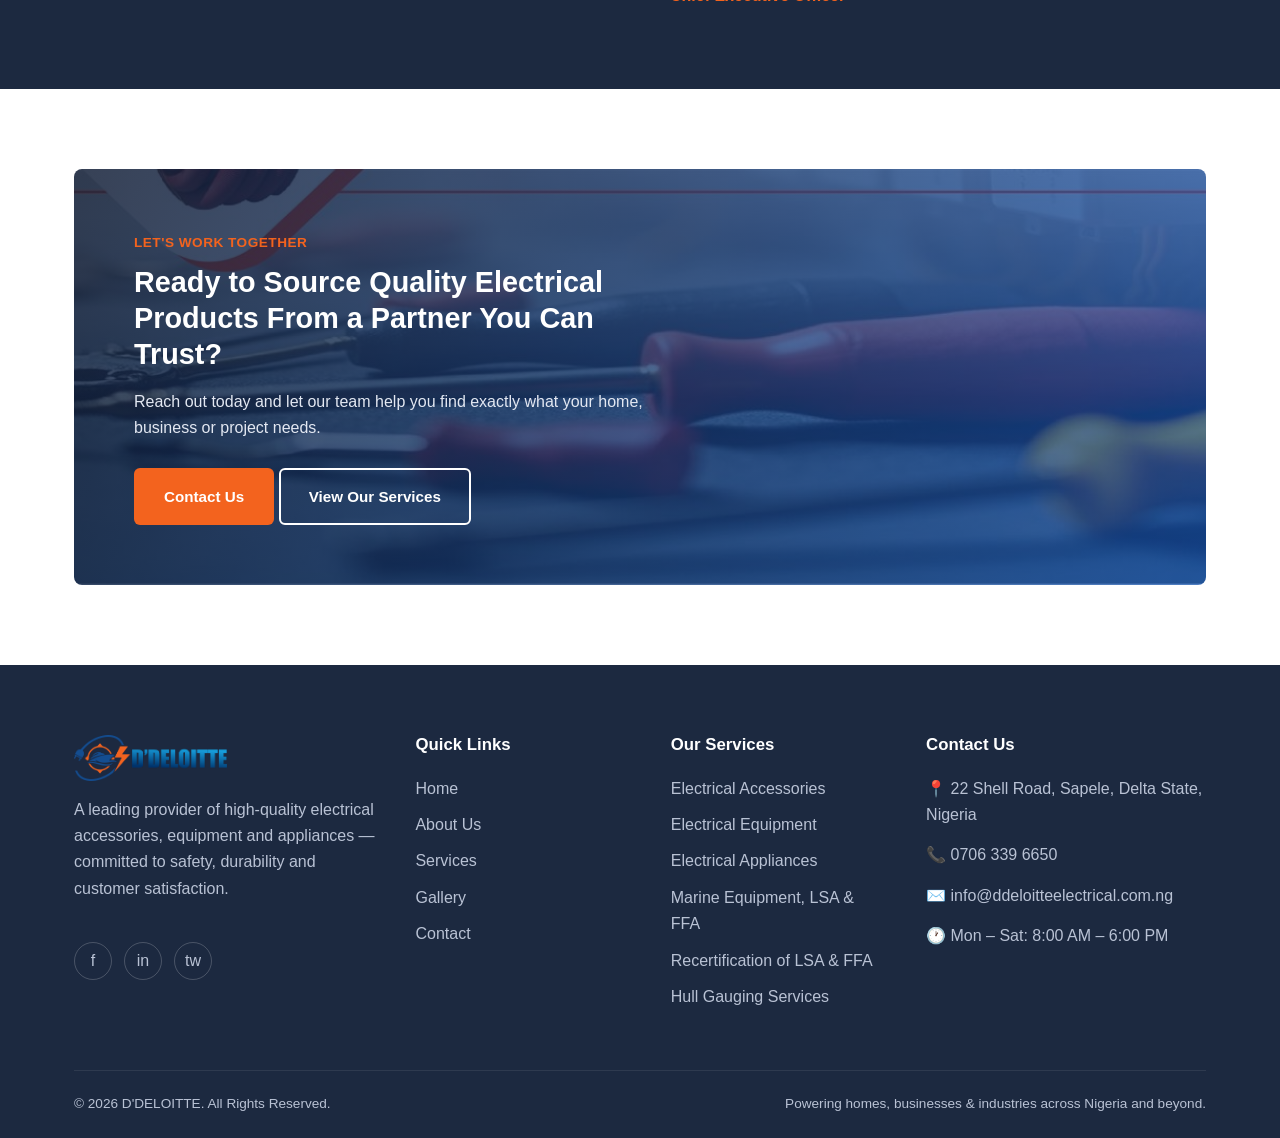
==== commit 52872bb5: "Rename company to D'DELOITTE and expand footer services list - Replace every "D'Deloitte Electrical " ====
--- a/about.html
+++ b/about.html
@@ -3,8 +3,8 @@
 <head>
 <meta charset="UTF-8">
 <meta name="viewport" content="width=device-width, initial-scale=1.0">
-<title>About Us | D'Deloitte Electrical LTD</title>
-<meta name="description" content="Learn about D'Deloitte Electrical LTD — our mission, vision, core values and the team behind our high-quality electrical accessories, equipment and appliances.">
+<title>About Us | D'DELOITTE</title>
+<meta name="description" content="Learn about D'DELOITTE — our mission, vision, core values and the team behind our high-quality electrical accessories, equipment and appliances.">
 <link rel="icon" href="images/logo-square.png" type="image/png">
 <link rel="stylesheet" href="css/style.css">
 </head>
@@ -28,7 +28,7 @@
 <header class="site-header">
   <div class="container">
     <a class="brand" href="index.html">
-      <img src="images/logo.png" alt="D'Deloitte Electrical LTD logo">
+      <img src="images/logo.png" alt="D'DELOITTE logo">
     </a>
     <nav class="nav">
       <ul class="nav-links">
@@ -49,7 +49,7 @@
 
 <section class="page-header" style="--hero-img: url('../images/store-aisle-wires.jpg');">
   <div class="container">
-    <h1>About D'Deloitte Electrical LTD</h1>
+    <h1>About D'DELOITTE</h1>
     <p class="crumbs"><a href="index.html">Home</a> &nbsp;/&nbsp; About Us</p>
   </div>
 </section>
@@ -61,11 +61,11 @@
       <div>
         <span class="eyebrow">Who We Are</span>
         <h2>Reliable Electrical Solutions for Homes, Businesses &amp; Industries</h2>
-        <p>D'Deloitte Electrical LTD is a leading provider of high-quality electrical accessories, equipment and appliances, committed to delivering reliable and innovative solutions to meet the growing demands of homes, businesses and industries. With a focus on quality, efficiency and customer satisfaction, we source and supply only the best electrical products, ensuring safety, durability and performance.</p>
-        <p class="mt-40">At D'Deloitte Electrical LTD, we pride ourselves on our professionalism, prompt service, and dedication to building long-lasting relationships with our clients. Whether you are looking for cutting-edge electrical appliances or essential equipment for everyday use, we are your trusted partner for all your electrical needs.</p>
+        <p>D'DELOITTE is a leading provider of high-quality electrical accessories, equipment and appliances, committed to delivering reliable and innovative solutions to meet the growing demands of homes, businesses and industries. With a focus on quality, efficiency and customer satisfaction, we source and supply only the best electrical products, ensuring safety, durability and performance.</p>
+        <p class="mt-40">At D'DELOITTE, we pride ourselves on our professionalism, prompt service, and dedication to building long-lasting relationships with our clients. Whether you are looking for cutting-edge electrical appliances or essential equipment for everyday use, we are your trusted partner for all your electrical needs.</p>
       </div>
       <div class="split-media">
-        <img src="images/about-cables.jpg" alt="Shelves stocked with electrical cables and wires at D'Deloitte Electrical">
+        <img src="images/about-cables.jpg" alt="Shelves stocked with electrical cables and wires at D'DELOITTE">
       </div>
     </div>
   </div>
@@ -141,12 +141,12 @@
   <div class="container">
     <div class="split">
       <div class="split-media">
-        <img class="bg-photo" src="images/ceo-prince-ebosa.jpg" alt="Prince Ebosa, CEO of D'Deloitte Electrical LTD">
+        <img class="bg-photo" src="images/ceo-prince-ebosa.jpg" alt="Prince Ebosa, CEO of D'DELOITTE">
       </div>
       <div>
         <span class="eyebrow">Message From the CEO</span>
         <h2>"We Look Forward to Powering Your Success"</h2>
-        <p style="color:#cfd6e4;">At D'Deloitte Electrical LTD, our journey is driven by a clear purpose — to provide reliable, high-quality electrical accessories, equipment, and appliances that power homes, businesses, and industries. From the very beginning, we have remained committed to excellence, integrity, and customer satisfaction.</p>
+        <p style="color:#cfd6e4;">At D'DELOITTE, our journey is driven by a clear purpose — to provide reliable, high-quality electrical accessories, equipment, and appliances that power homes, businesses, and industries. From the very beginning, we have remained committed to excellence, integrity, and customer satisfaction.</p>
         <p style="color:#cfd6e4;" class="mt-40">In today's fast-evolving world, the demand for safe, efficient, and durable electrical solutions continues to grow. We carefully source our products to meet the highest standards — our goal is not just to supply electrical items, but to deliver solutions that add value and confidence to every project we are part of.</p>
         <p style="color:#cfd6e4;" class="mt-40">We take pride in building strong relationships with our clients, partners, and stakeholders, based on trust, transparency, and consistent performance. On behalf of the entire team, I thank you for your trust and support. We look forward to powering your success.</p>
         <p class="mt-40" style="color:#fff; font-weight:800; font-size:1.2rem;">Prince Ebosa</p>
@@ -175,7 +175,7 @@
   <div class="container">
     <div class="footer-grid">
       <div>
-        <img class="brand-logo" src="images/logo.png" alt="D'Deloitte Electrical LTD logo">
+        <img class="brand-logo" src="images/logo.png" alt="D'DELOITTE logo">
         <p>A leading provider of high-quality electrical accessories, equipment and appliances — committed to safety, durability and customer satisfaction.</p>
         <div class="socials mt-40">
           <a href="#" aria-label="Facebook">f</a>
@@ -199,6 +199,9 @@
           <li><a href="services.html">Electrical Accessories</a></li>
           <li><a href="services.html">Electrical Equipment</a></li>
           <li><a href="services.html">Electrical Appliances</a></li>
+          <li><a href="services.html#marine">Marine Equipment, LSA &amp; FFA</a></li>
+          <li><a href="services.html#marine">Recertification of LSA &amp; FFA</a></li>
+          <li><a href="services.html#marine">Hull Gauging Services</a></li>
         </ul>
       </div>
       <div>
@@ -212,7 +215,7 @@
       </div>
     </div>
     <div class="footer-bottom">
-      <p>&copy; 2026 D'Deloitte Electrical LTD. All Rights Reserved.</p>
+      <p>&copy; 2026 D'DELOITTE. All Rights Reserved.</p>
       <p>Powering homes, businesses &amp; industries across Nigeria and beyond.</p>
     </div>
   </div>
--- a/css/style.css
+++ b/css/style.css
@@ -1,4 +1,4 @@
-/* ===================== D'Deloitte Electrical LTD — site styles ===================== */
+/* ===================== D'DELOITTE — site styles ===================== */
 
 :root {
   --blue: #1958b8;
